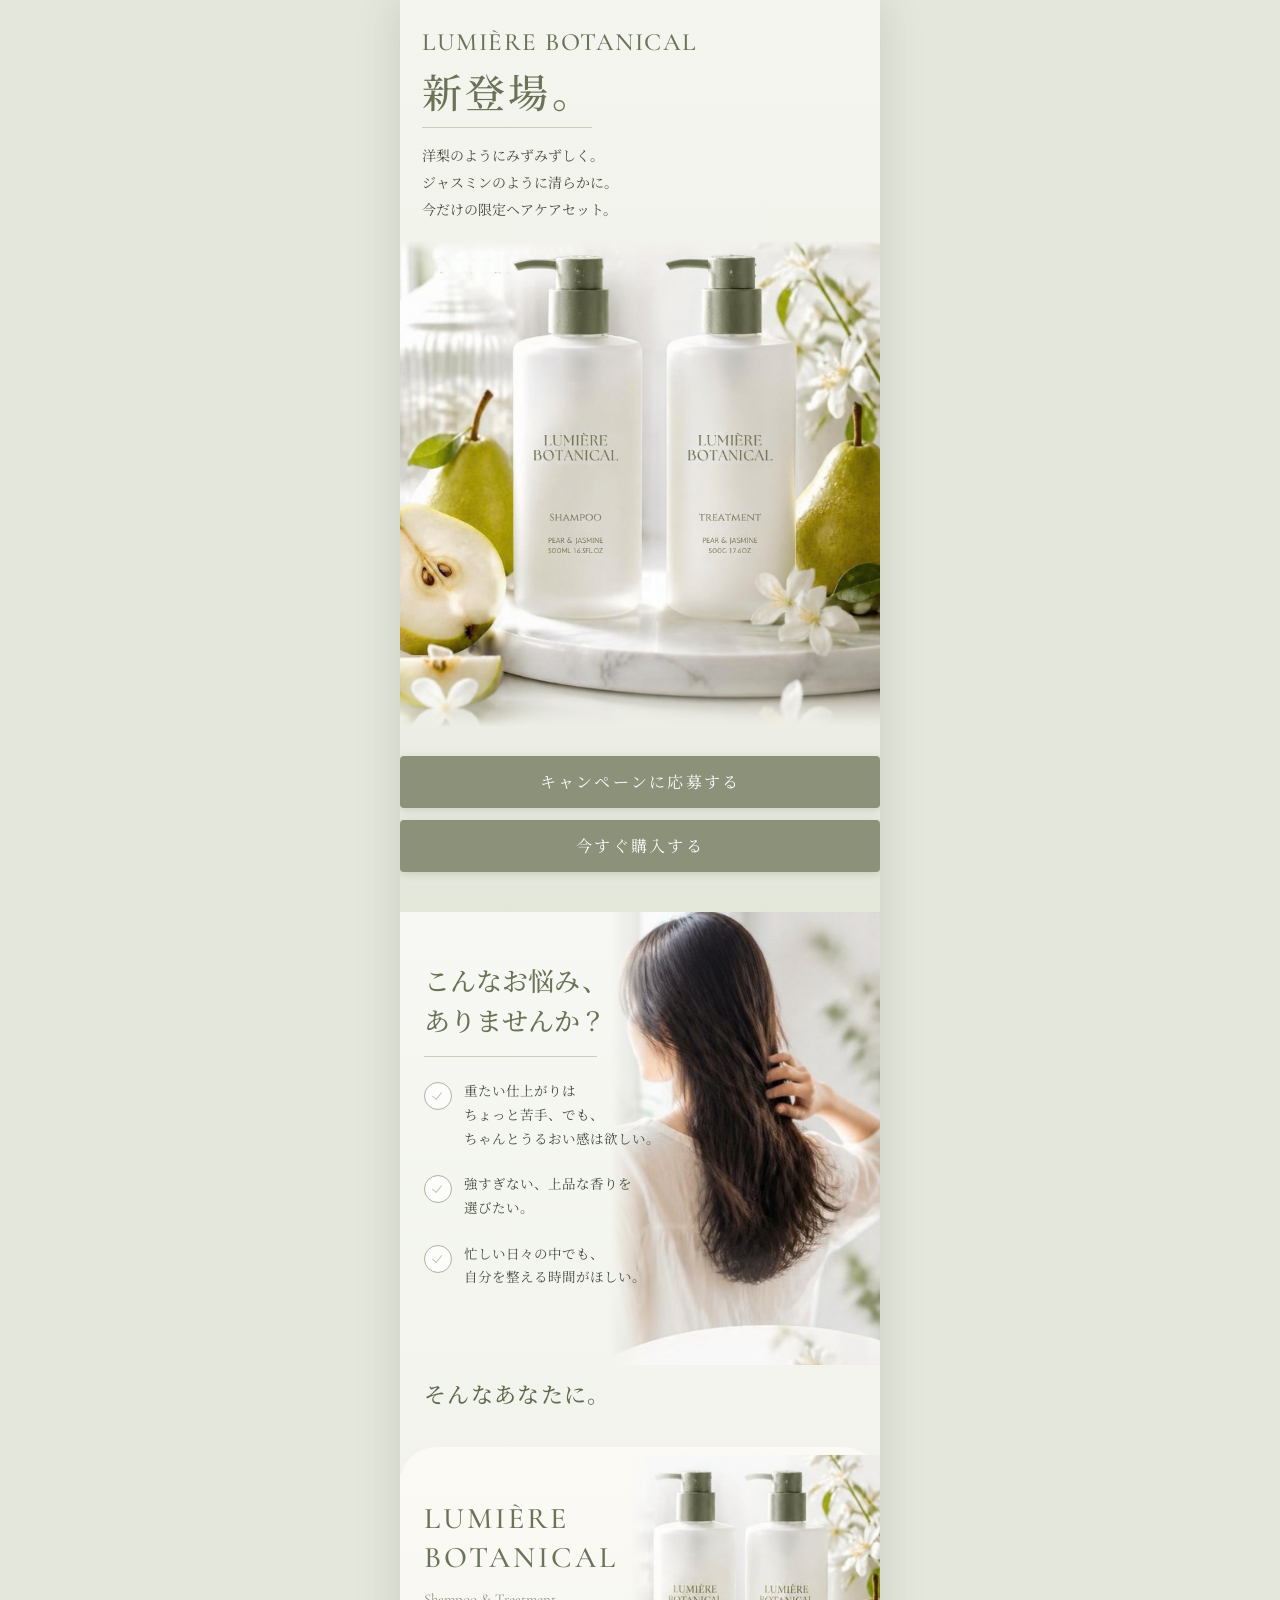
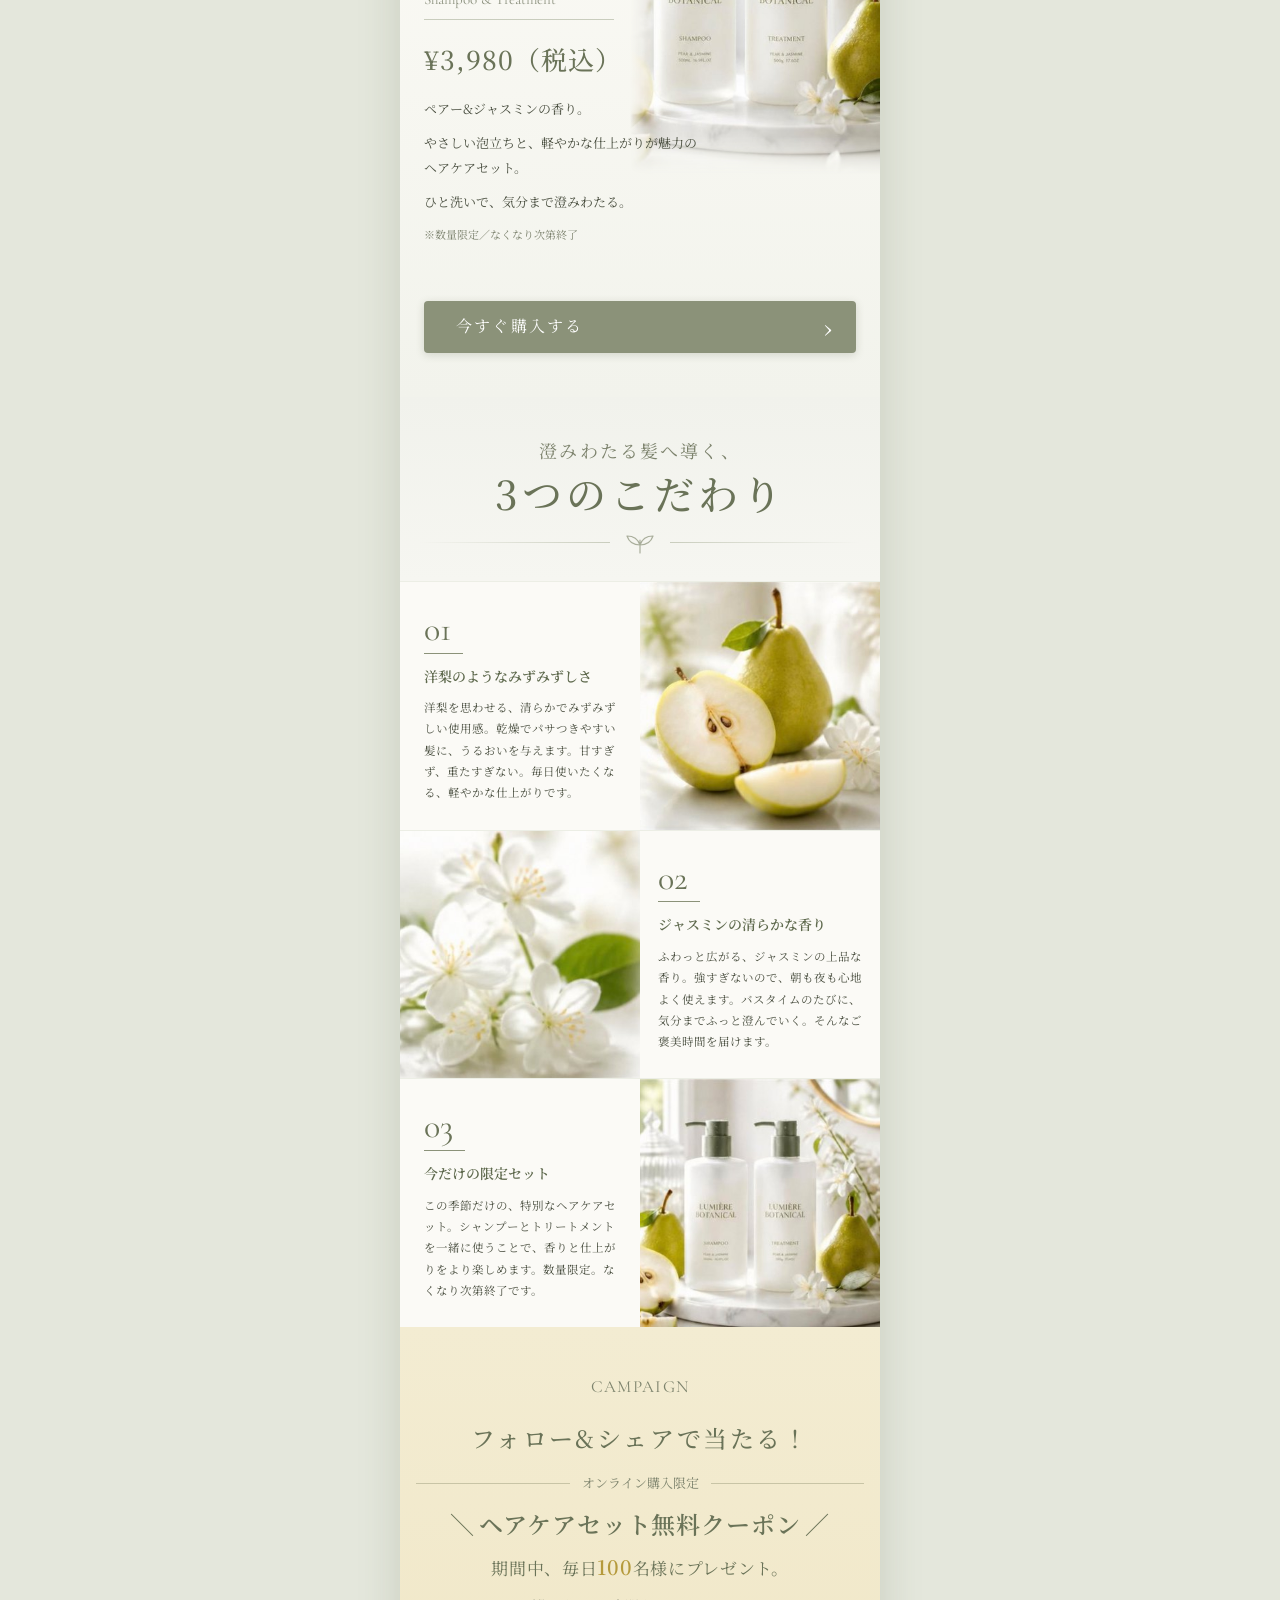
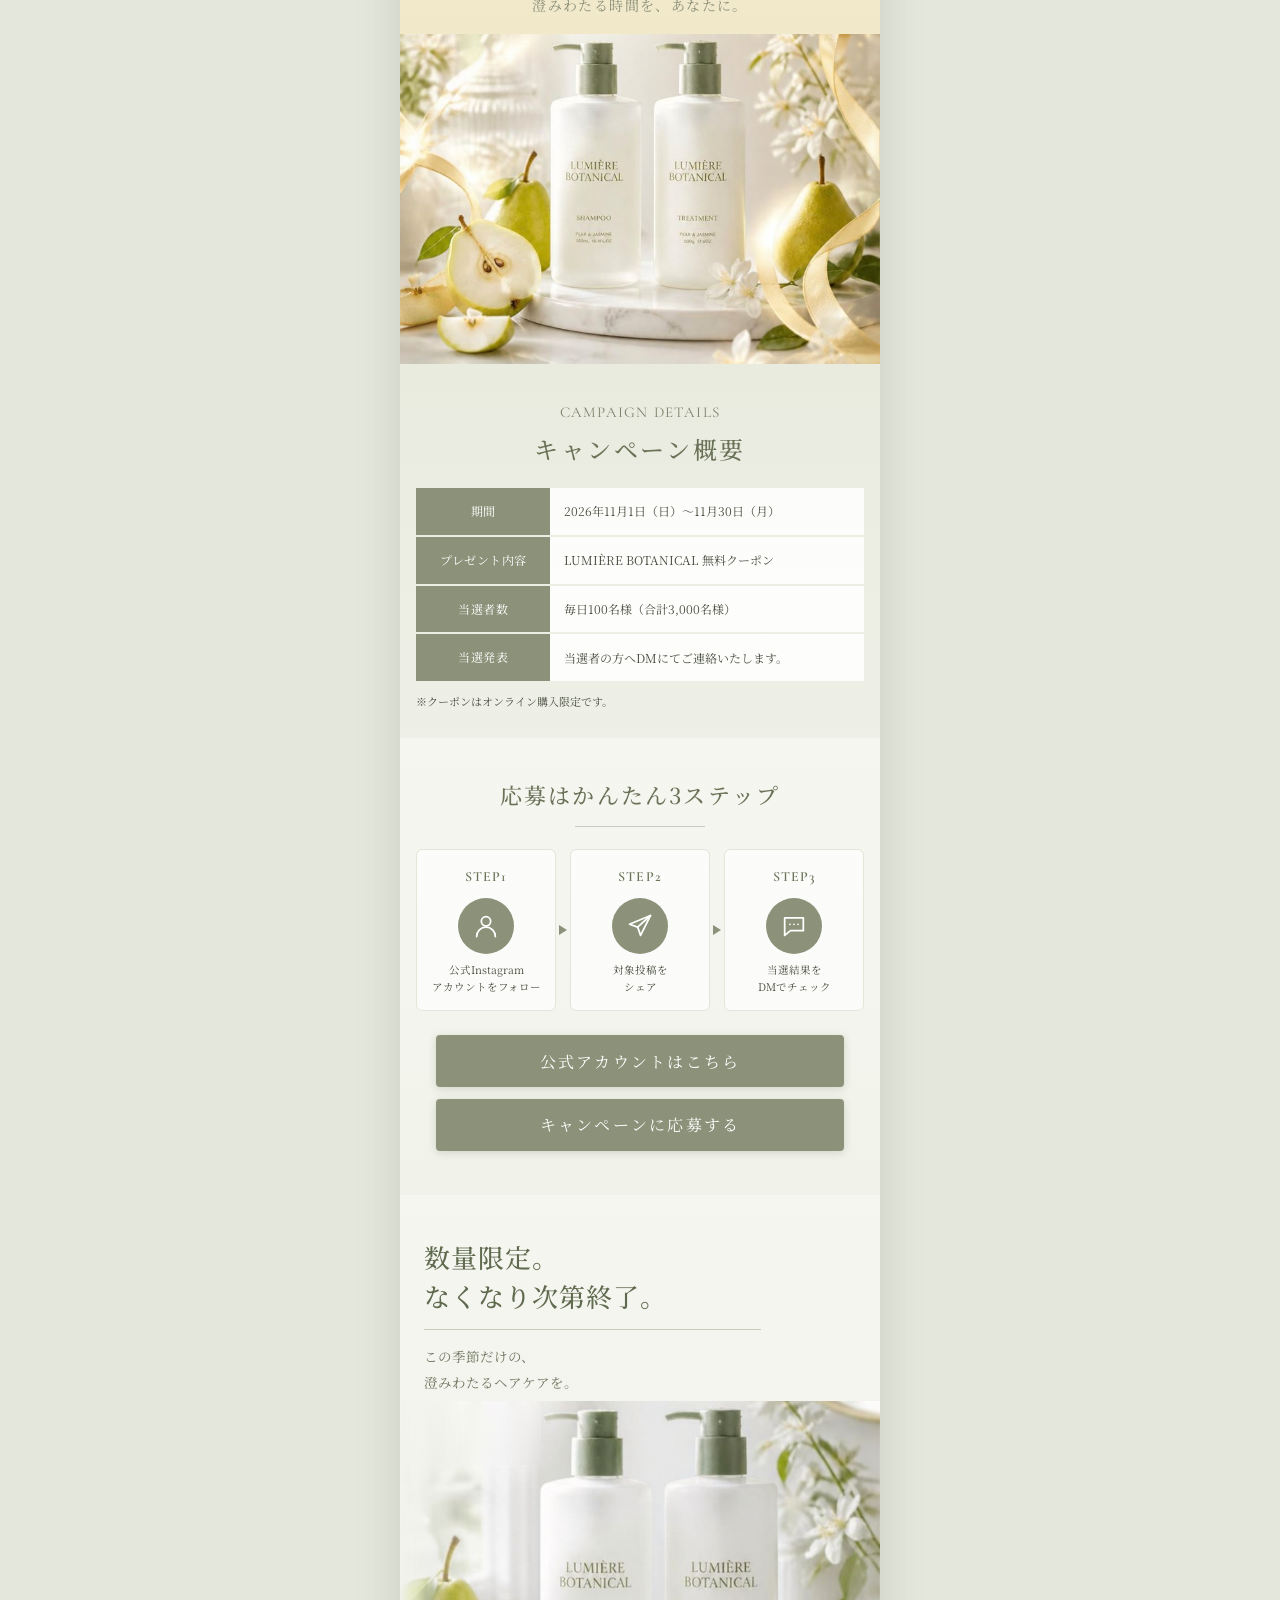
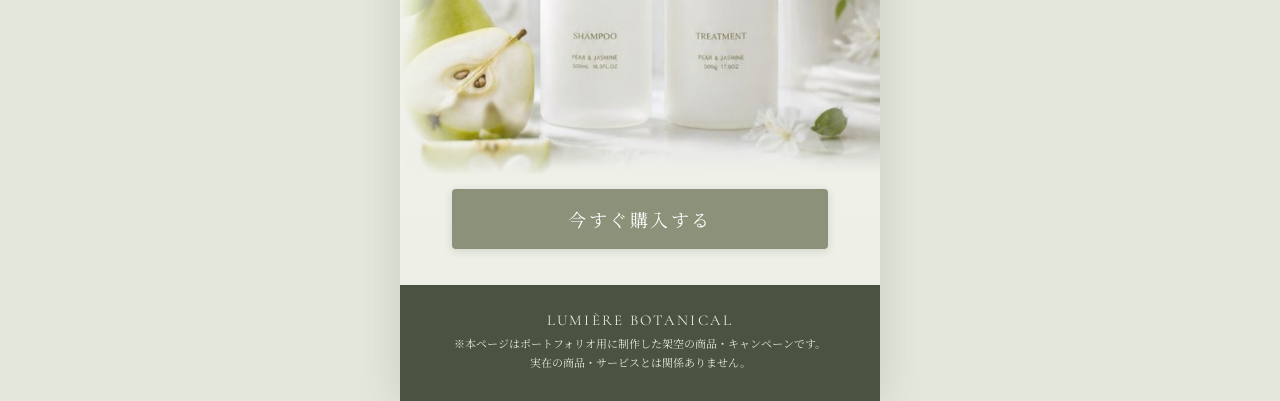
==== index.html @ c99aedc5 "LUMIÈRE BOTANICAL LP(ポートフォリオ用の架空商品ページ)を追加 LP本体、応募フォーム、完了画面、購入の中継画面(デモ)を含む。  Co-Authored-By: Claude S" ====
<!doctype html>
<html lang="ja">
<head>
  <meta charset="utf-8">
  <meta name="viewport" content="width=device-width, initial-scale=1">
  <title>LUMIÈRE BOTANICAL 新登場 | ヘアケアセット</title>
  <meta name="description" content="洋梨とジャスミンの香りのヘアケアセット LUMIÈRE BOTANICAL。ポートフォリオ用に制作した架空商品のランディングページです。">
  <link rel="preconnect" href="https://fonts.googleapis.com">
  <link rel="preconnect" href="https://fonts.gstatic.com" crossorigin>
  <link href="https://fonts.googleapis.com/css2?family=Cormorant+Garamond:wght@400;500;600&family=Noto+Serif+JP:wght@400;500;600&display=swap" rel="stylesheet">
  <link rel="stylesheet" href="css/style.css">
</head>
<body>
<main class="lp">

  <!-- ヒーロー -->
  <header class="hero">
    <div class="hero__text">
      <p class="hero__brand en">LUMIÈRE BOTANICAL</p>
      <h1 class="hero__title">新登場。</h1>
      <div class="hero__rule"></div>
      <p class="hero__lead">洋梨のようにみずみずしく。<br>ジャスミンのように清らかに。<br>今だけの限定ヘアケアセット。</p>
    </div>
    <div class="hero__photo">
      <img src="images/hero.jpg" alt="洋梨とジャスミンに囲まれたシャンプーとトリートメントのボトル" width="750" height="760" fetchpriority="high">
    </div>
    <div class="hero__cta btn-group">
      <a class="btn" href="entry.html">キャンペーンに応募する</a>
      <a class="btn" href="shop.html">今すぐ購入する</a>
    </div>
  </header>

  <!-- お悩み -->
  <section class="worry" aria-labelledby="worry-title">
    <div class="worry__photo"><img src="images/worry.jpg" alt="髪に触れる女性の後ろ姿" width="350" height="590" loading="lazy"></div>
    <div class="worry__inner">
      <h2 class="worry__title" id="worry-title">こんなお悩み、<br>ありませんか？</h2>
      <div class="worry__rule"></div>
      <ul class="worry__list">
        <li>重たい仕上がりは<br>ちょっと苦手、でも、<br>ちゃんとうるおい感は欲しい。</li>
        <li>強すぎない、上品な香りを<br>選びたい。</li>
        <li>忙しい日々の中でも、<br>自分を整える時間がほしい。</li>
      </ul>
    </div>
    <p class="worry__lead">そんなあなたに。</p>
  </section>

  <!-- 商品紹介 -->
  <section class="product" id="product" aria-labelledby="product-title">
    <div class="product__photo"><img src="images/product.jpg" alt="シャンプーとトリートメントのボトルと洋梨" width="390" height="500" loading="lazy"></div>
    <div class="product__inner">
      <h2 class="product__name" id="product-title">LUMIÈRE<br>BOTANICAL</h2>
      <p class="product__sub">Shampoo &amp; Treatment</p>
      <p class="product__price">¥3,980（税込）</p>
      <div class="product__desc">
        <p>ペアー&amp;ジャスミンの香り。</p>
        <p>やさしい泡立ちと、軽やかな仕上がりが魅力のヘアケアセット。</p>
        <p>ひと洗いで、気分まで澄みわたる。</p>
      </div>
      <p class="product__note">※数量限定／なくなり次第終了</p>
    </div>
    <div class="product__cta">
      <a class="btn btn--arrow" href="shop.html">今すぐ購入する</a>
    </div>
  </section>

  <!-- 3つのこだわり -->
  <section class="point" aria-labelledby="point-title">
    <div class="point__head">
      <p class="point__lead">澄みわたる髪へ導く、</p>
      <h2 class="point__title" id="point-title">3つのこだわり</h2>
      <div class="point__ornament"><svg viewBox="0 0 40 24" width="40" height="24" aria-hidden="true"><path d="M20 22V9M20 14C14 14 9 11 7 5c6 0 11 3 13 9ZM20 14c6 0 11-3 13-9-6 0-11 3-13 9Z" fill="none" stroke="#a9ae9b" stroke-width="1.2" stroke-linecap="round" stroke-linejoin="round"/></svg></div>
    </div>

    <article class="point__item">
      <div class="point__body">
        <p class="point__num">01</p>
        <h3 class="point__name">洋梨のようなみずみずしさ</h3>
        <p class="point__text">洋梨を思わせる、清らかでみずみずしい使用感。乾燥でパサつきやすい髪に、うるおいを与えます。甘すぎず、重たすぎない。毎日使いたくなる、軽やかな仕上がりです。</p>
      </div>
      <div class="point__img"><img src="images/pear.jpg" alt="半分に切った洋梨" width="375" height="375" loading="lazy"></div>
    </article>

    <article class="point__item point__item--rev">
      <div class="point__body">
        <p class="point__num">02</p>
        <h3 class="point__name">ジャスミンの清らかな香り</h3>
        <p class="point__text">ふわっと広がる、ジャスミンの上品な香り。強すぎないので、朝も夜も心地よく使えます。バスタイムのたびに、気分までふっと澄んでいく。そんなご褒美時間を届けます。</p>
      </div>
      <div class="point__img"><img src="images/jasmine.jpg" alt="白いジャスミンの花" width="375" height="348" loading="lazy"></div>
    </article>

    <article class="point__item">
      <div class="point__body">
        <p class="point__num">03</p>
        <h3 class="point__name">今だけの限定セット</h3>
        <p class="point__text">この季節だけの、特別なヘアケアセット。シャンプーとトリートメントを一緒に使うことで、香りと仕上がりをより楽しめます。数量限定。なくなり次第終了です。</p>
      </div>
      <div class="point__img"><img src="images/set.jpg" alt="洋梨とジャスミンに囲まれたボトル" width="392" height="360" loading="lazy"></div>
    </article>
  </section>

  <!-- キャンペーン -->
  <section class="campaign" id="campaign" aria-labelledby="campaign-title">
    <p class="campaign__en en">CAMPAIGN</p>
    <h2 class="campaign__title" id="campaign-title">フォロー&amp;シェアで当たる！</h2>
    <p class="campaign__sub">オンライン購入限定</p>
    <p class="campaign__coupon">ヘアケアセット無料クーポン</p>
    <p class="campaign__present">期間中、毎日<b>100</b>名様にプレゼント。</p>
    <p class="campaign__tag">澄みわたる時間を、あなたに。</p>
    <div class="campaign__photo"><img src="images/campaign.jpg" alt="ゴールドのリボンと洋梨に囲まれたボトル" width="750" height="515" loading="lazy"></div>
  </section>

  <section class="detail" aria-labelledby="detail-title">
    <p class="detail__en en">CAMPAIGN DETAILS</p>
    <h2 class="detail__title" id="detail-title">キャンペーン概要</h2>
    <table class="detail__table">
      <tbody>
        <tr><th scope="row">期間</th><td>2026年11月1日（日）〜11月30日（月）</td></tr>
        <tr><th scope="row">プレゼント内容</th><td>LUMIÈRE BOTANICAL 無料クーポン</td></tr>
        <tr><th scope="row">当選者数</th><td>毎日100名様（合計3,000名様）</td></tr>
        <tr><th scope="row">当選発表</th><td>当選者の方へDMにてご連絡いたします。</td></tr>
      </tbody>
    </table>
    <p class="detail__note">※クーポンはオンライン購入限定です。</p>
  </section>

  <!-- 応募の3ステップ -->
  <section class="steps" aria-labelledby="steps-title">
    <h2 class="steps__title" id="steps-title">応募はかんたん3ステップ</h2>
    <div class="steps__rule"></div>
    <ol class="steps__list">
      <li class="steps__item">
        <p class="steps__label">STEP1</p>
        <div class="steps__icon"><svg viewBox="0 0 24 24" aria-hidden="true"><circle cx="12" cy="8" r="4"/><path d="M4 21c0-4.4 3.6-8 8-8s8 3.6 8 8"/></svg></div>
        <p class="steps__text">公式Instagram<br>アカウントをフォロー</p>
      </li>
      <li class="steps__item">
        <p class="steps__label">STEP2</p>
        <div class="steps__icon"><svg viewBox="0 0 24 24" aria-hidden="true"><path d="M21 3 3 10.5l7 2.5 2.5 7z"/><path d="M21 3 10 13"/></svg></div>
        <p class="steps__text">対象投稿を<br>シェア</p>
      </li>
      <li class="steps__item">
        <p class="steps__label">STEP3</p>
        <div class="steps__icon"><svg viewBox="0 0 24 24" aria-hidden="true"><path d="M4 5h16v11H9l-5 4z"/><path d="M8.5 10.5h.01M12 10.5h.01M15.5 10.5h.01"/></svg></div>
        <p class="steps__text">当選結果を<br>DMでチェック</p>
      </li>
    </ol>
    <div class="btn-group">
      <button class="btn" type="button" id="demo-open">公式アカウントはこちら</button>
      <a class="btn" href="entry.html">キャンペーンに応募する</a>
    </div>
  </section>

  <!-- 最終CTA -->
  <section class="final" aria-labelledby="final-title">
    <h2 class="final__title" id="final-title">数量限定。<br>なくなり次第終了。</h2>
    <div class="final__rule"></div>
    <p class="final__lead">この季節だけの、<br>澄みわたるヘアケアを。</p>
    <div class="final__photo"><img src="images/final.jpg" alt="洋梨のそばに並ぶシャンプーとトリートメント" width="630" height="490" loading="lazy"></div>
    <div class="final__cta"><a class="btn" href="shop.html">今すぐ購入する</a></div>
  </section>

  <footer class="footer">
    <p class="en">LUMIÈRE BOTANICAL</p>
    <p>※本ページはポートフォリオ用に制作した架空の商品・キャンペーンです。<br>実在の商品・サービスとは関係ありません。</p>
  </footer>
</main>

<dialog class="demo-dialog" id="demo-dialog" aria-labelledby="demo-dialog-title">
  <span class="demo-badge">DEMO</span>
  <p class="demo-dialog__title" id="demo-dialog-title">これは架空のサイトです（デモ）</p>
  <p class="demo-dialog__text">ポートフォリオ用に制作したページのため、実在のアカウントへは移動しません。</p>
  <button class="btn" type="button" id="demo-close">閉じる</button>
</dialog>
<script src="js/demo.js"></script>
</body>
</html>
---- css/style.css ----
:root {
  --green: #8b9279;
  --green-dark: #5f6a4e;
  --green-text: #6a7358;
  --ink: #4a4f40;
  --paper: #fbfaf5;
  --mist: #eef0e8;
  --line: #c9cdbd;
  --gold: #efe6c8;
  --serif-jp: "Noto Serif JP", "Hiragino Mincho ProN", "Yu Mincho", serif;
  --serif-en: "Cormorant Garamond", "Noto Serif JP", serif;
}

* { box-sizing: border-box; margin: 0; padding: 0; }

html { scroll-behavior: smooth; }

body {
  font-family: var(--serif-jp);
  color: var(--ink);
  background: #e4e7dc;
  line-height: 1.9;
  -webkit-text-size-adjust: 100%;
}

img { display: block; max-width: 100%; height: auto; }
a { color: inherit; text-decoration: none; }

/* PCでも画面中央にスマホ幅で表示する */
.lp {
  width: 100%;
  max-width: 480px;
  margin: 0 auto;
  background: var(--paper);
  overflow: hidden;
  box-shadow: 0 0 40px rgba(80, 90, 60, 0.18);
}

.en { font-family: var(--serif-en); letter-spacing: 0.08em; }

/* ボタン */
.btn {
  display: flex;
  align-items: center;
  justify-content: center;
  width: 100%;
  min-height: 52px;
  padding: 0 20px;
  border: 0;
  border-radius: 4px;
  background: var(--green);
  color: #fff;
  font-family: var(--serif-jp);
  font-size: 16px;
  letter-spacing: 0.14em;
  cursor: pointer;
  box-shadow: 0 2px 8px rgba(80, 90, 60, 0.2);
  transition: background 0.2s, transform 0.2s;
}
.btn:hover { background: var(--green-dark); transform: translateY(-1px); }
.btn:focus-visible, input:focus-visible { outline: 2px solid var(--green-dark); outline-offset: 2px; }
.btn--arrow { justify-content: space-between; padding: 0 22px 0 32px; }
.btn--arrow::after { content: "\203A"; font-size: 24px; line-height: 1; }
.btn-group { display: grid; gap: 12px; padding: 0 28px; }

/* ヒーロー */
.hero { background: linear-gradient(#f4f5ee, #eceee5); }
.hero__text { padding: 26px 22px 18px; }
.hero__brand { font-size: 25px; font-weight: 500; color: var(--green-text); letter-spacing: 0.06em; line-height: 1.3; }
.hero__title { margin-top: 6px; font-size: 40px; font-weight: 500; color: var(--green-text); letter-spacing: 0.08em; line-height: 1.3; }
.hero__rule { width: 170px; height: 1px; margin: 10px 0 14px; background: var(--line); }
.hero__lead { font-size: 14px; color: var(--ink); line-height: 1.95; }
.hero__photo { position: relative; }
.hero__photo img { width: 100%; -webkit-mask-image: linear-gradient(to bottom, transparent, #000 2.5%, #000 90%, transparent); mask-image: linear-gradient(to bottom, transparent, #000 2.5%, #000 90%, transparent); }
.hero__cta { padding: 28px 0 40px; background: linear-gradient(#eceee5, #e3e7da); }

/* お悩み */
.worry { position: relative; padding: 48px 24px 60px; background: linear-gradient(#f7f8f3, #f1f3ec); }
.worry__photo { position: absolute; top: 0; right: 0; width: 56%; z-index: 0; }
.worry__photo img { width: 100%; -webkit-mask-image: linear-gradient(to right, transparent, #000 14%); mask-image: linear-gradient(to right, transparent, #000 14%); }
.worry__inner { position: relative; z-index: 1; }
.worry__title { font-size: 26px; font-weight: 500; line-height: 1.55; color: var(--green-text); }
.worry__rule { width: 40%; height: 1px; margin: 16px 0 22px; background: var(--line); }
.worry__list { list-style: none; width: 80%; }
.worry__list li { position: relative; padding-left: 40px; margin-bottom: 22px; font-size: 13.5px; line-height: 1.75; }
.worry__list li::before {
  content: "";
  position: absolute; left: 0; top: 3px;
  width: 26px; height: 26px;
  border: 1px solid #aeb39f; border-radius: 50%;
  background: rgba(255,255,255,.7);
}
.worry__list li::after {
  content: "";
  position: absolute; left: 9px; top: 9px;
  width: 7px; height: 12px;
  border: solid #aeb39f; border-width: 0 1.5px 1.5px 0;
  transform: rotate(40deg) scale(.7);
  transform-origin: center;
}
.worry__lead { position: relative; z-index: 1; margin-top: 84px; font-size: 22px; font-weight: 500; color: var(--green-dark); letter-spacing: 0.06em; }

/* 商品紹介 */
.product { position: relative; padding: 52px 24px 44px; background: linear-gradient(#fbfaf5, #f2f3ec); border-radius: 36px 36px 0 0; margin-top: -28px; z-index: 2; }
.product__photo { position: absolute; top: 8px; right: 0; width: 52%; }
.product__photo img { width: 100%; -webkit-mask-image: linear-gradient(to right, transparent, #000 8%), linear-gradient(to bottom, #000 88%, transparent); mask-image: linear-gradient(to right, transparent, #000 8%), linear-gradient(to bottom, #000 88%, transparent); -webkit-mask-composite: source-in; mask-composite: intersect; }
.product__inner { position: relative; z-index: 1; }
.product__name { font-family: var(--serif-en); font-size: 30px; font-weight: 500; line-height: 1.3; letter-spacing: 0.1em; color: var(--green-text); }
.product__sub { margin-top: 8px; padding-bottom: 6px; width: 44%; border-bottom: 1px solid var(--line); font-family: var(--serif-en); font-size: 15px; color: #8e9380; }
.product__price { margin-top: 14px; font-size: 26px; font-weight: 500; color: var(--green-text); letter-spacing: 0.04em; }
.product__desc { margin-top: 14px; width: 66%; font-size: 13px; line-height: 1.85; }
.product__desc p + p { margin-top: 10px; }
.product__note { margin-top: 10px; font-size: 11px; color: #7e8470; }
.product__cta { position: relative; z-index: 1; margin-top: 56px; }

/* 3つのこだわり */
.point__head { padding: 36px 20px 26px; text-align: center; background: linear-gradient(#f1f2ec, #f6f6f1); }
.point__lead { font-size: 18px; color: #7d836d; letter-spacing: 0.12em; }
.point__title { font-size: 40px; font-weight: 500; color: var(--green-text); letter-spacing: 0.1em; line-height: 1.3; }
.point__ornament { display: flex; align-items: center; justify-content: center; gap: 10px; margin-top: 12px; }
.point__ornament::before, .point__ornament::after { content: ""; flex: 1; height: 1px; background: linear-gradient(to right, transparent, var(--line)); }
.point__ornament::after { transform: scaleX(-1); }
.point__ornament svg { flex: none; }
.point__item { display: grid; grid-template-columns: 1fr 1fr; align-items: stretch; background: #fbfaf6; border-top: 1px solid #eceee5; }
.point__item--rev .point__body { order: 2; }
.point__item--rev .point__img { order: 1; }
.point__body { padding: 28px 16px 26px 24px; }
.point__item--rev .point__body { padding: 28px 18px 26px 18px; }
.point__num { display: inline-block; padding: 0 12px 2px 0; border-bottom: 1px solid var(--green); font-family: var(--serif-en); font-size: 34px; line-height: 1.2; color: var(--green-text); }
.point__name { margin-top: 12px; font-size: 14px; font-weight: 600; line-height: 1.55; color: var(--green-dark); }
.point__text { margin-top: 10px; font-size: 11.5px; line-height: 1.85; }
.point__img img { width: 100%; height: 100%; object-fit: cover; }

/* キャンペーン */
.campaign { padding: 44px 16px 0; text-align: center; background: linear-gradient(#f3ecd2 0%, #f1e8c9 55%, #ece5cb 100%); }
.campaign__en { font-size: 17px; color: #7d836d; }
.campaign__title { margin-top: 12px; font-size: 24px; font-weight: 500; color: var(--green-text); letter-spacing: 0.1em; }
.campaign__sub { display: flex; align-items: center; justify-content: center; gap: 12px; margin: 10px 0; font-size: 13px; color: #7d836d; }
.campaign__sub::before, .campaign__sub::after { content: ""; flex: 1; height: 1px; background: #c8c4a6; }
.campaign__coupon { font-size: 24px; font-weight: 600; color: var(--green-text); letter-spacing: 0.04em; line-height: 1.5; }
.campaign__coupon::before { content: "\FF3C"; margin-right: 4px; }
.campaign__coupon::after { content: "\FF0F"; margin-left: 4px; }
.campaign__present { margin-top: 6px; font-size: 17px; color: var(--green-text); letter-spacing: 0.04em; }
.campaign__present b { color: #b59a3c; font-size: 20px; font-weight: 600; }
.campaign__tag { margin-top: 6px; font-size: 14px; color: #8a8f7a; letter-spacing: 0.1em; }
.campaign__photo { margin: 16px -16px 0; }
.campaign__photo img { width: 100%; }

.detail { padding: 34px 16px 26px; text-align: center; background: linear-gradient(#e9ebdf, #eef0e7); }
.detail__en { font-size: 15px; color: #7d836d; }
.detail__title { font-size: 24px; font-weight: 500; color: var(--green-text); letter-spacing: 0.1em; }
.detail__table { width: 100%; margin-top: 14px; border-collapse: separate; border-spacing: 0 2px; text-align: left; }
.detail__table th { width: 30%; padding: 12px 6px; background: var(--green); color: #fff; font-weight: 400; font-size: 12px; text-align: center; letter-spacing: 0.04em; }
.detail__table td { padding: 12px 14px; background: rgba(255,255,255,.88); font-size: 12px; line-height: 1.7; }
.detail__note { margin-top: 8px; font-size: 11px; text-align: left; }

/* 3ステップ */
.steps { padding: 36px 16px 44px; text-align: center; background: linear-gradient(#f6f6f1, #f1f3ea); }
.steps__title { font-size: 22px; font-weight: 500; color: var(--green-text); letter-spacing: 0.1em; }
.steps__rule { width: 130px; height: 1px; margin: 10px auto 22px; background: var(--line); }
.steps__list { display: grid; grid-template-columns: repeat(3, 1fr); gap: 14px; list-style: none; }
.steps__item { position: relative; padding: 14px 4px 14px; border: 1px solid #e3e6da; border-radius: 6px; background: rgba(255,255,255,.7); }
.steps__item:not(:last-child)::after { content: ""; position: absolute; right: -12px; top: 50%; border: 5px solid transparent; border-left: 8px solid var(--green); border-right: 0; transform: translateY(-50%); }
.steps__label { font-family: var(--serif-en); font-size: 14px; font-weight: 600; color: var(--green-text); letter-spacing: 0.08em; }
.steps__icon { display: grid; place-items: center; width: 56px; height: 56px; margin: 8px auto; border-radius: 50%; background: var(--green); }
.steps__icon svg { width: 28px; height: 28px; stroke: #fff; fill: none; stroke-width: 1.5; stroke-linecap: round; stroke-linejoin: round; }
.steps__text { font-size: 10.5px; line-height: 1.6; }
.steps .btn-group { margin-top: 24px; padding: 0 20px; }

/* 最終CTA */
.final { position: relative; padding: 42px 24px 0; background: linear-gradient(#f5f6f0, #eef0e8); }
.final__title { font-size: 26px; font-weight: 500; line-height: 1.5; color: var(--green-dark); letter-spacing: 0.04em; }
.final__rule { width: 78%; height: 1px; margin: 14px 0; background: var(--line); }
.final__lead { font-size: 13.5px; color: #6f755f; }
.final__photo { margin: 6px -24px 0; }
.final__photo img { width: 100%; -webkit-mask-image: linear-gradient(to bottom, #000 90%, transparent), linear-gradient(to right, transparent, #000 14%); mask-image: linear-gradient(to bottom, #000 90%, transparent), linear-gradient(to right, transparent, #000 14%); -webkit-mask-composite: source-in; mask-composite: intersect; }
.final__cta { padding: 14px 28px 36px; }
.final__cta .btn { min-height: 60px; font-size: 18px; }

.footer { padding: 22px 20px 28px; background: #4a5240; color: #e6e9dc; text-align: center; font-size: 11px; line-height: 1.8; }
.footer .en { font-size: 15px; letter-spacing: 0.14em; }

/* サブページ(応募フォーム・完了・中継) */
.sub { min-height: 100vh; background: linear-gradient(#f4f5ee, #eceee5); }
.sub__head { padding: 22px 20px 14px; text-align: center; border-bottom: 1px solid var(--line); }
.sub__head a { font-size: 17px; color: var(--green-text); letter-spacing: 0.08em; }
.sub__main { padding: 32px 24px 48px; }
.sub__title { font-size: 22px; font-weight: 500; color: var(--green-text); text-align: center; letter-spacing: 0.1em; }
.sub__lead { margin: 12px 0 24px; font-size: 13px; text-align: center; }
.demo-badge { display: inline-block; margin-bottom: 14px; padding: 2px 12px; border: 1px solid var(--green); border-radius: 999px; font-size: 11px; color: var(--green-text); letter-spacing: 0.1em; }
.sub__center { text-align: center; }

.form { display: grid; gap: 20px; }
.field label { display: block; margin-bottom: 6px; font-size: 13px; color: var(--green-dark); }
.field .req { margin-left: 6px; font-size: 10px; color: #fff; background: var(--green); padding: 1px 6px; border-radius: 2px; }
.field input { width: 100%; min-height: 48px; padding: 0 14px; border: 1px solid #bfc4b0; border-radius: 4px; background: #fff; color: var(--ink); font-family: var(--serif-jp); font-size: 16px; }
.field input[aria-invalid="true"] { border-color: #b4543f; background: #fdf4f1; }
.field__hint { margin-top: 4px; font-size: 11px; color: #7e8470; }
.field__error { min-height: 1.2em; margin-top: 4px; font-size: 12px; color: #b4543f; }
.back { display: block; margin-top: 18px; text-align: center; font-size: 13px; color: var(--green-text); text-decoration: underline; }
.sub__check { display: grid; place-items: center; width: 72px; height: 72px; margin: 0 auto 18px; border-radius: 50%; background: var(--green); }
.sub__check svg { width: 34px; height: 34px; stroke: #fff; fill: none; stroke-width: 2; stroke-linecap: round; stroke-linejoin: round; }
.sub__box { margin: 22px 0; padding: 16px; border: 1px solid #d5d9c8; border-radius: 6px; background: rgba(255,255,255,.75); font-size: 12.5px; }

/* デモ表示ダイアログ */
.demo-dialog { width: min(86vw, 380px); margin: auto; padding: 28px 24px 24px; border: 0; border-radius: 8px; background: var(--paper); color: var(--ink); font-family: var(--serif-jp); text-align: center; box-shadow: 0 8px 40px rgba(60, 70, 45, 0.3); }
.demo-dialog::backdrop { background: rgba(60, 70, 45, 0.45); }
.demo-dialog__title { margin-bottom: 8px; font-size: 18px; font-weight: 500; color: var(--green-text); letter-spacing: 0.06em; }
.demo-dialog__text { margin-bottom: 20px; font-size: 13px; }
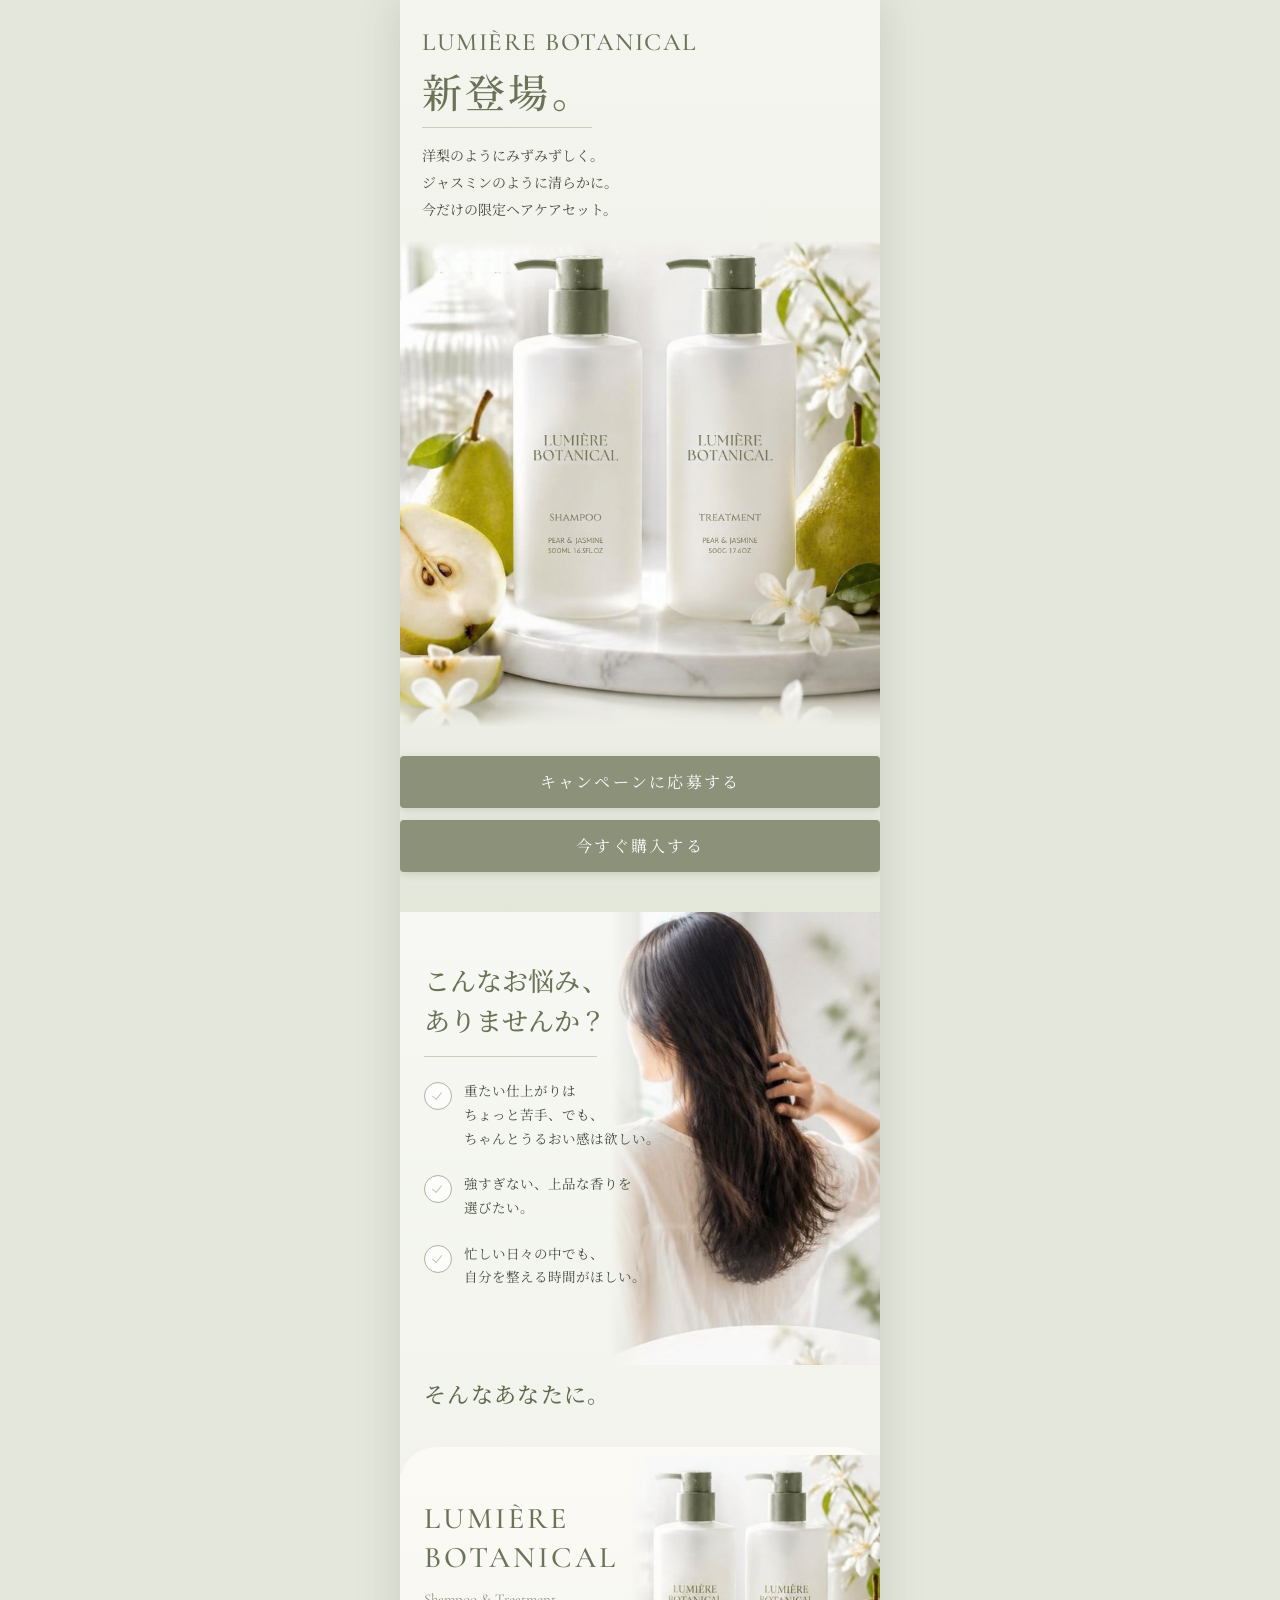
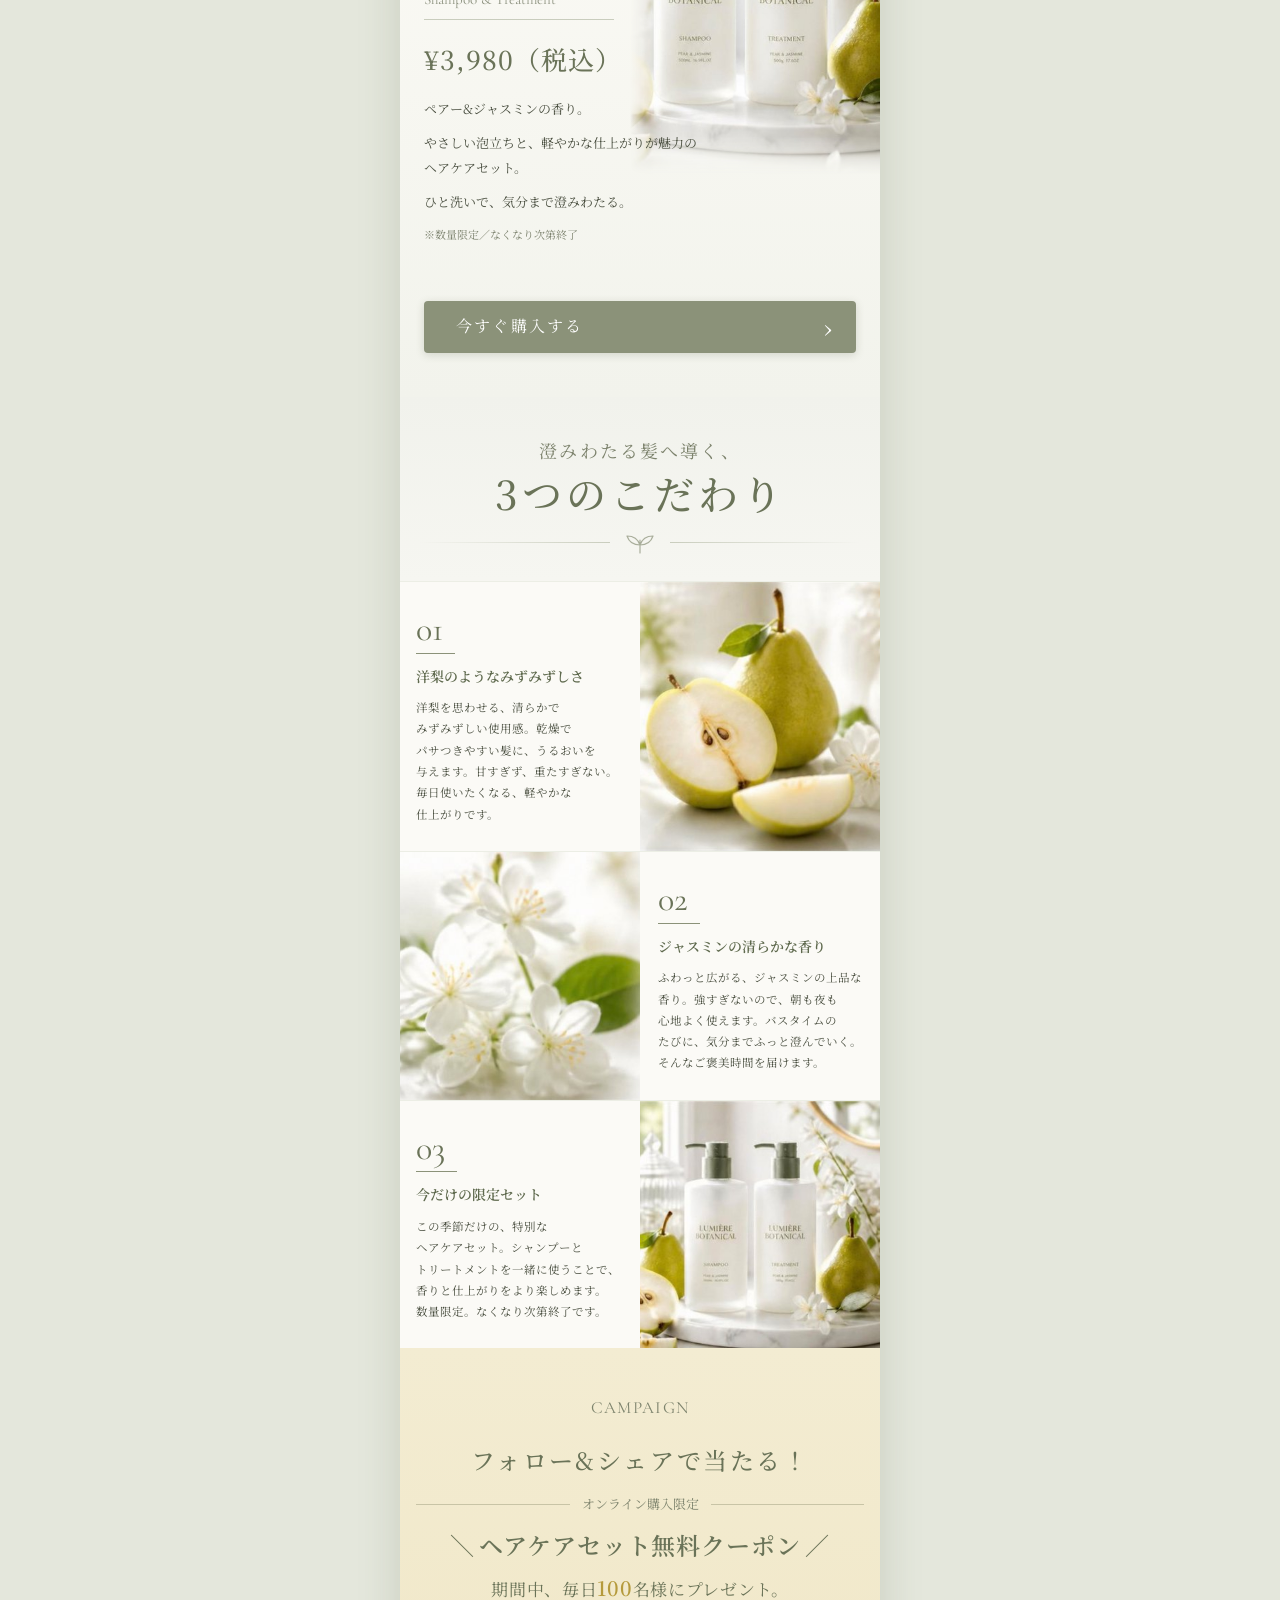
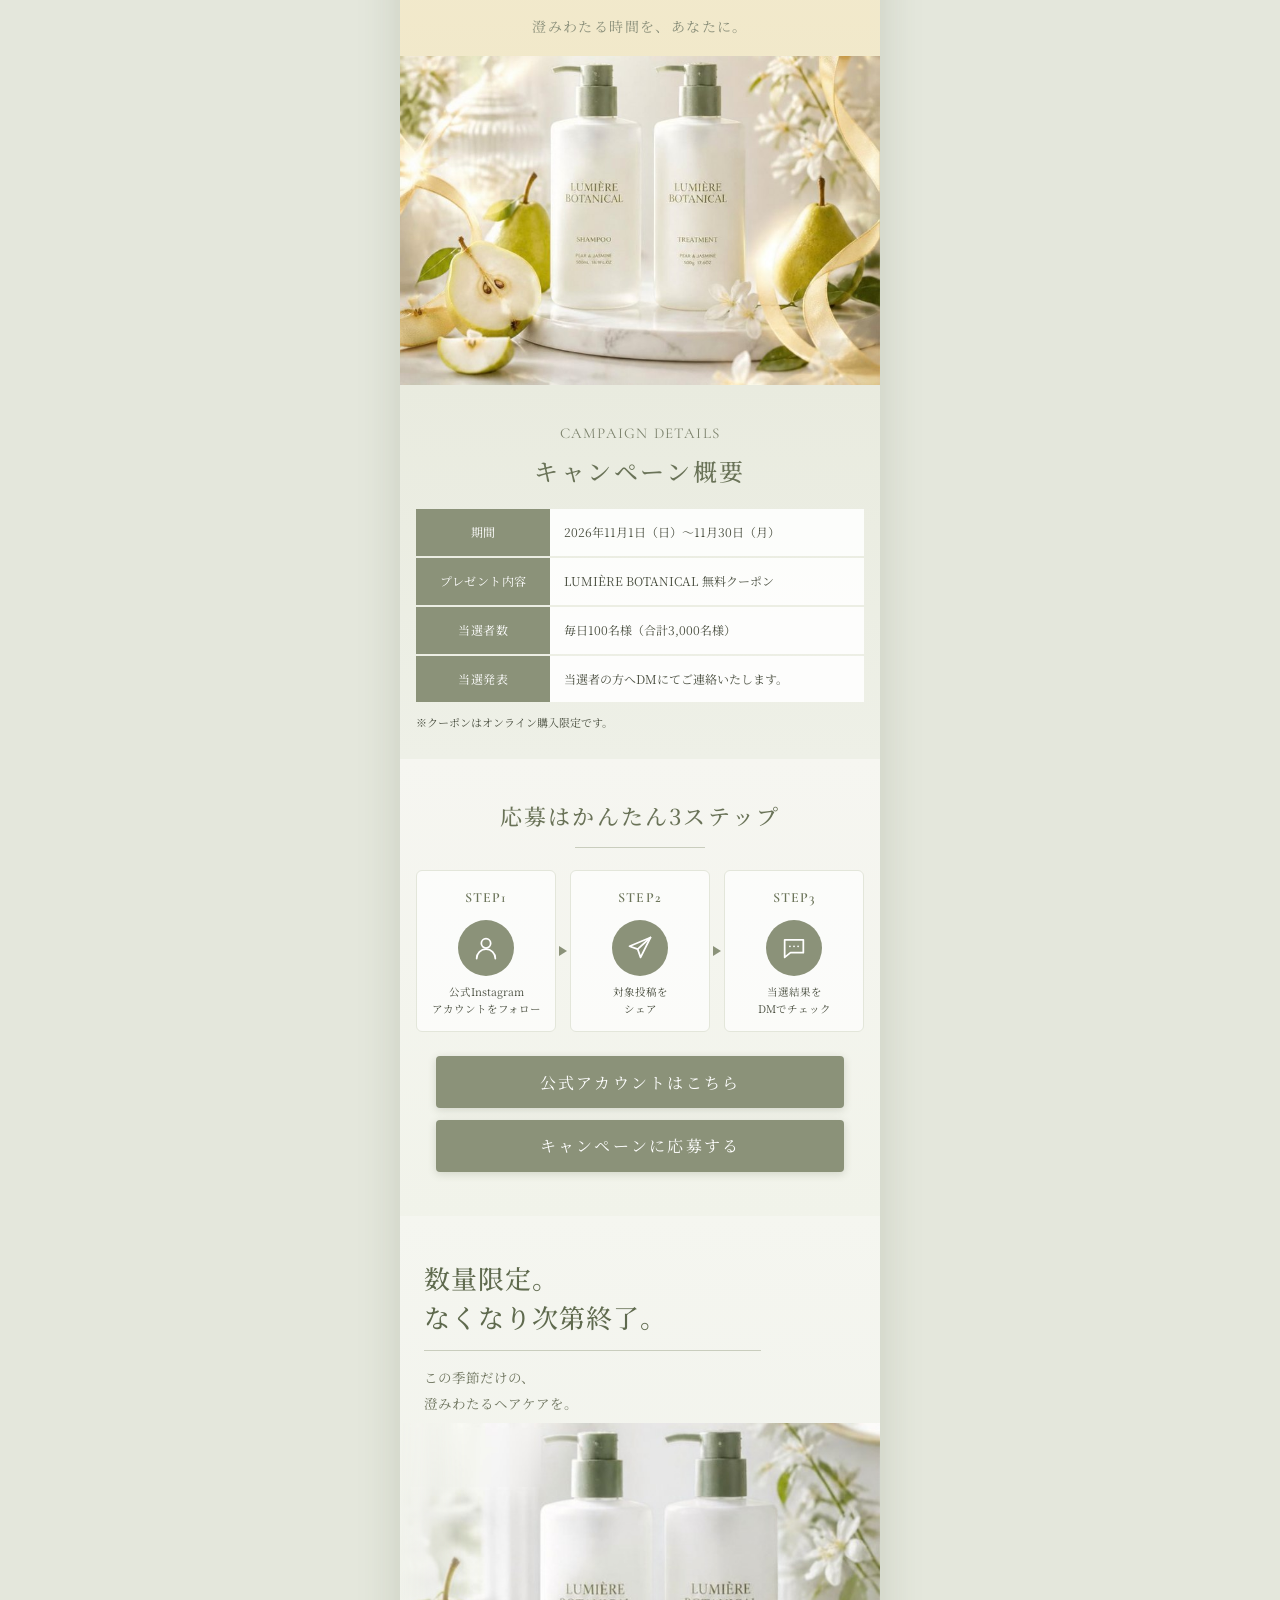
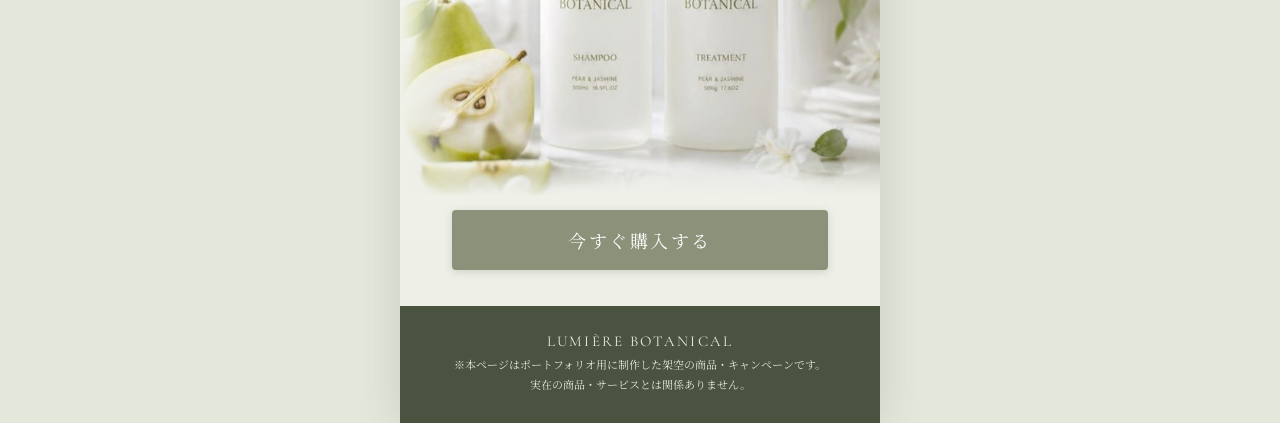
==== commit aa2b342a: "スマホ幅で文末の1〜2文字だけ下の行に落ちる改行を解消 - word-break: auto-phrase、text-wrap: balance / pretty、line-break: strict" ====
--- a/index.html
+++ b/index.html
@@ -76,7 +76,7 @@
       <div class="point__body">
         <p class="point__num">01</p>
         <h3 class="point__name">洋梨のようなみずみずしさ</h3>
-        <p class="point__text">洋梨を思わせる、清らかでみずみずしい使用感。乾燥でパサつきやすい髪に、うるおいを与えます。甘すぎず、重たすぎない。毎日使いたくなる、軽やかな仕上がりです。</p>
+        <p class="point__text">洋梨を思わせる、清らかで<span class="nowrap">みずみずしい</span>使用感。乾燥でパサつきやすい髪に、<span class="nowrap">うるおい</span>を与えます。甘すぎず、重たすぎない。毎日使いたくなる、軽やかな仕上がりです。</p>
       </div>
       <div class="point__img"><img src="images/pear.jpg" alt="半分に切った洋梨" width="375" height="375" loading="lazy"></div>
     </article>
--- a/css/style.css
+++ b/css/style.css
@@ -124,7 +124,7 @@
 .point__item { display: grid; grid-template-columns: 1fr 1fr; align-items: stretch; background: #fbfaf6; border-top: 1px solid #eceee5; }
 .point__item--rev .point__body { order: 2; }
 .point__item--rev .point__img { order: 1; }
-.point__body { padding: 28px 16px 26px 24px; }
+.point__body { padding: 28px 12px 26px 16px; }
 .point__item--rev .point__body { padding: 28px 18px 26px 18px; }
 .point__num { display: inline-block; padding: 0 12px 2px 0; border-bottom: 1px solid var(--green); font-family: var(--serif-en); font-size: 34px; line-height: 1.2; color: var(--green-text); }
 .point__name { margin-top: 12px; font-size: 14px; font-weight: 600; line-height: 1.55; color: var(--green-dark); }
@@ -134,10 +134,10 @@
 /* キャンペーン */
 .campaign { padding: 44px 16px 0; text-align: center; background: linear-gradient(#f3ecd2 0%, #f1e8c9 55%, #ece5cb 100%); }
 .campaign__en { font-size: 17px; color: #7d836d; }
-.campaign__title { margin-top: 12px; font-size: 24px; font-weight: 500; color: var(--green-text); letter-spacing: 0.1em; }
+.campaign__title { margin-top: 12px; font-size: clamp(19px, 5.6vw, 24px); font-weight: 500; color: var(--green-text); letter-spacing: 0.1em; }
 .campaign__sub { display: flex; align-items: center; justify-content: center; gap: 12px; margin: 10px 0; font-size: 13px; color: #7d836d; }
 .campaign__sub::before, .campaign__sub::after { content: ""; flex: 1; height: 1px; background: #c8c4a6; }
-.campaign__coupon { font-size: 24px; font-weight: 600; color: var(--green-text); letter-spacing: 0.04em; line-height: 1.5; }
+.campaign__coupon { font-size: clamp(19px, 5.6vw, 24px); font-weight: 600; color: var(--green-text); letter-spacing: 0.04em; line-height: 1.5; }
 .campaign__coupon::before { content: "\FF3C"; margin-right: 4px; }
 .campaign__coupon::after { content: "\FF0F"; margin-left: 4px; }
 .campaign__present { margin-top: 6px; font-size: 17px; color: var(--green-text); letter-spacing: 0.04em; }
@@ -207,3 +207,10 @@
 .demo-dialog::backdrop { background: rgba(60, 70, 45, 0.45); }
 .demo-dialog__title { margin-bottom: 8px; font-size: 18px; font-weight: 500; color: var(--green-text); letter-spacing: 0.06em; }
 .demo-dialog__text { margin-bottom: 20px; font-size: 13px; }
+
+/* 改行の調整: 文末の1〜2文字だけが下の行に落ちないようにする */
+html { word-break: auto-phrase; }
+.point__name, .campaign__coupon, .sub__title, .steps__text { text-wrap: balance; }
+.point__text, .sub__lead, .detail__table td { text-wrap: pretty; }
+.steps__text { line-break: strict; }
+.nowrap { white-space: nowrap; }
